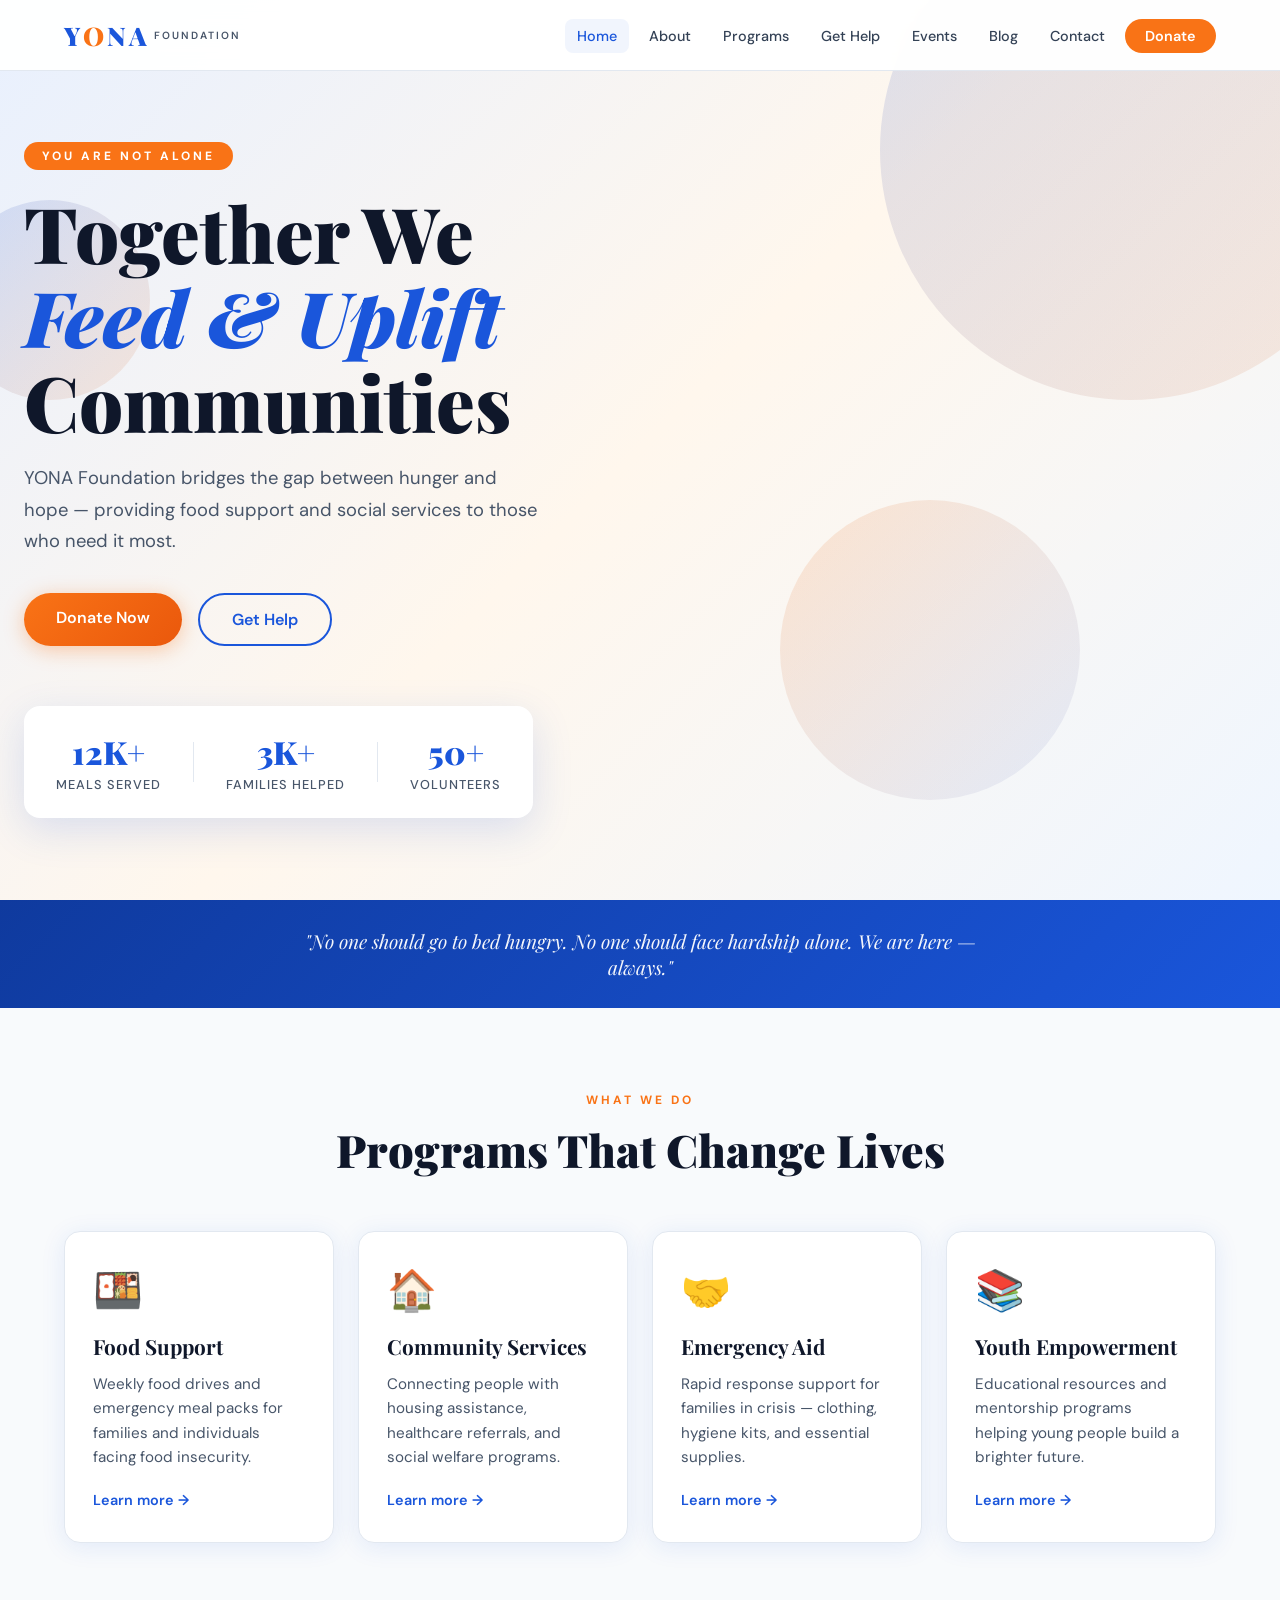
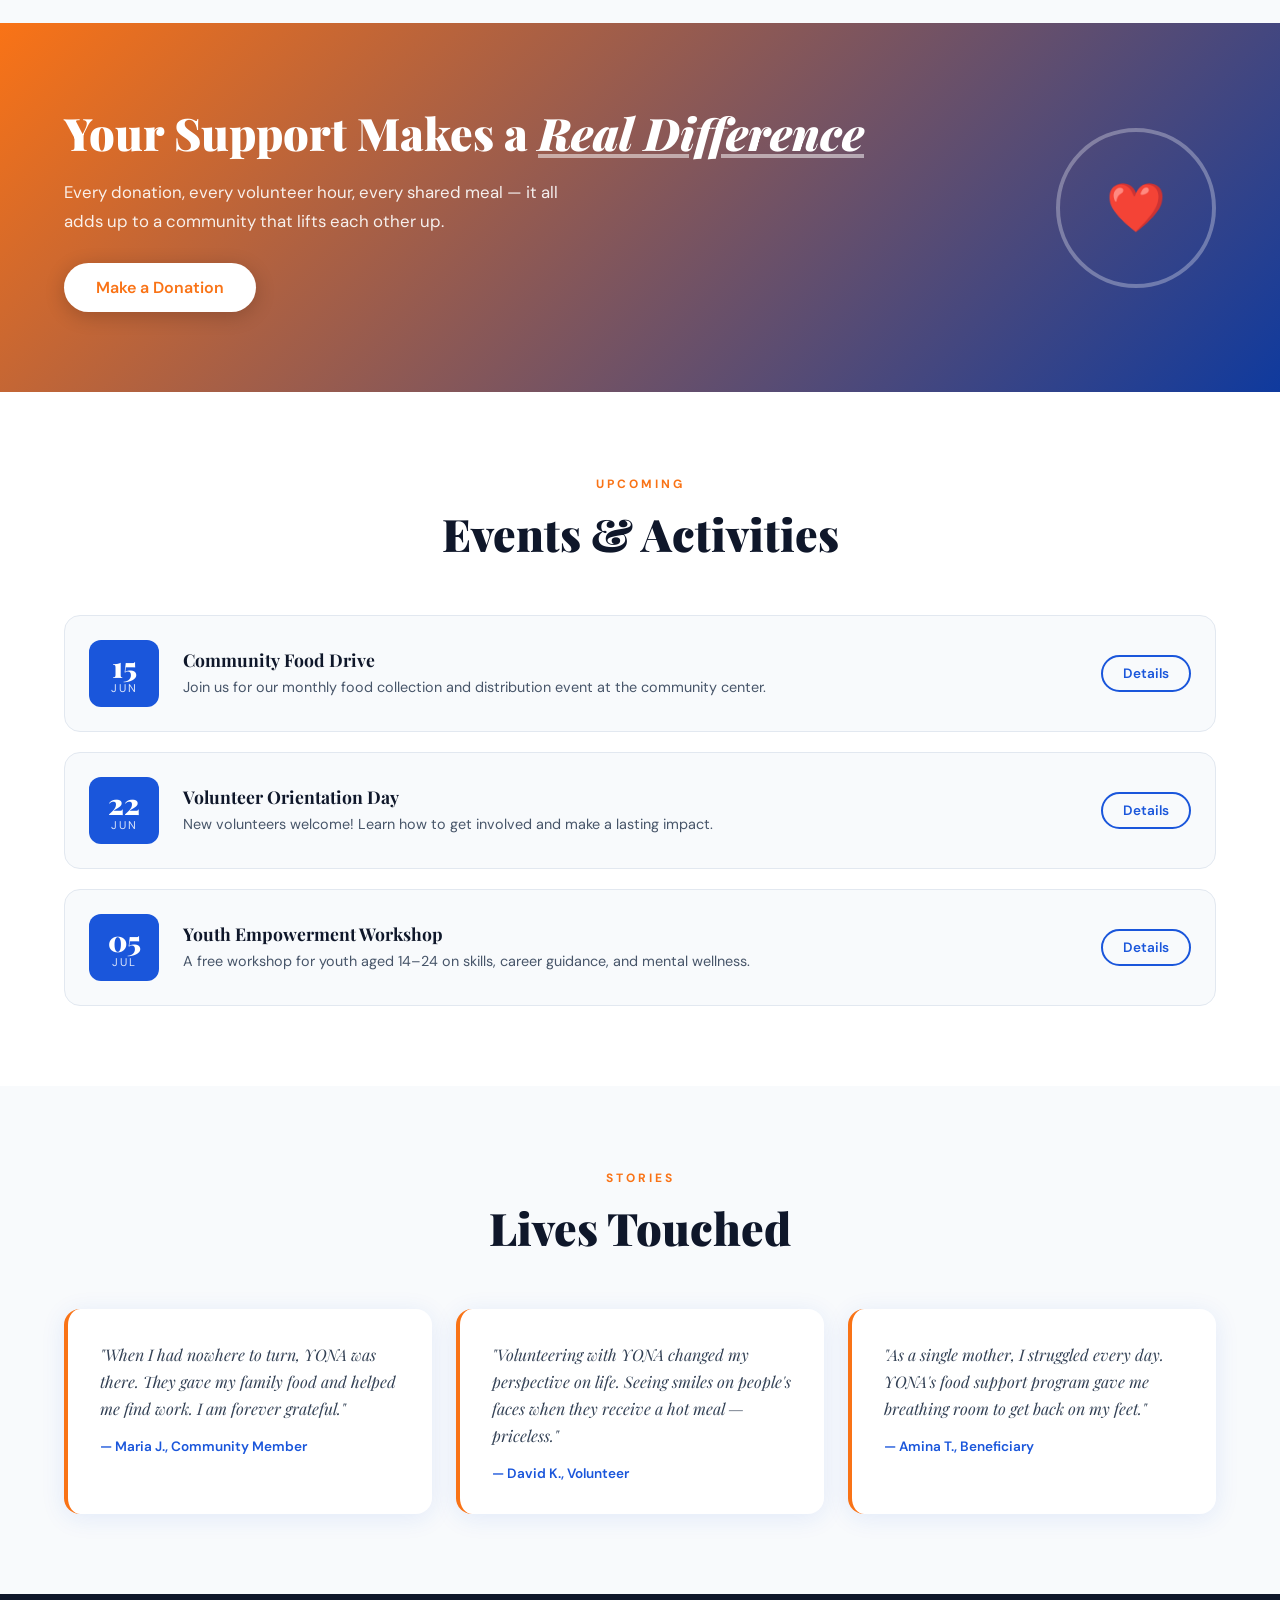
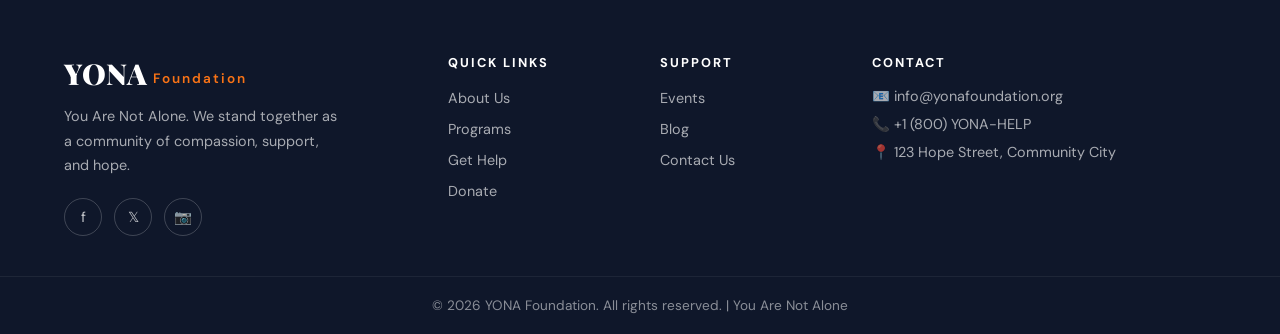
==== index.html @ 6426ecfe "Add files via upload" ====
<!DOCTYPE html>
<html lang="en">
<head>
  <meta charset="UTF-8" />
  <meta name="viewport" content="width=device-width, initial-scale=1.0"/>
  <title>YONA Foundation – You Are Not Alone</title>
  <link rel="stylesheet" href="styles.css"/>
  <link href="https://fonts.googleapis.com/css2?family=Playfair+Display:wght@700;900&family=DM+Sans:wght@300;400;500;600&display=swap" rel="stylesheet"/>
</head>
<body>

<!-- NAV -->
<nav id="navbar">
  <div class="nav-inner">
    <a href="index.html" class="nav-logo">
      <span class="logo-y">Y</span><span class="logo-o">O</span><span class="logo-n">N</span><span class="logo-a">A</span>
      <span class="logo-sub">Foundation</span>
    </a>
    <button class="hamburger" id="hamburger" aria-label="Menu">&#9776;</button>
    <ul class="nav-links" id="navLinks">
      <li><a href="index.html" class="active">Home</a></li>
      <li><a href="about.html">About</a></li>
      <li><a href="programs.html">Programs</a></li>
      <li><a href="gethelp.html">Get Help</a></li>
      <li><a href="events.html">Events</a></li>
      <li><a href="blog.html">Blog</a></li>
      <li><a href="contact.html">Contact</a></li>
      <li><a href="donate.html" class="nav-donate">Donate</a></li>
    </ul>
  </div>
</nav>

<!-- HERO -->
<section class="hero">
  <div class="hero-bg">
    <div class="hero-circle c1"></div>
    <div class="hero-circle c2"></div>
    <div class="hero-circle c3"></div>
  </div>
  <div class="hero-content">
    <span class="hero-eyebrow">You Are Not Alone</span>
    <h1 class="hero-title">Together We <br><em>Feed & Uplift</em><br> Communities</h1>
    <p class="hero-desc">YONA Foundation bridges the gap between hunger and hope — providing food support and social services to those who need it most.</p>
    <div class="hero-cta">
      <a href="donate.html" class="btn-primary">Donate Now</a>
      <a href="gethelp.html" class="btn-ghost">Get Help</a>
    </div>
  </div>
  <div class="hero-stats">
    <div class="stat"><span class="stat-num">12K+</span><span class="stat-label">Meals Served</span></div>
    <div class="stat-divider"></div>
    <div class="stat"><span class="stat-num">3K+</span><span class="stat-label">Families Helped</span></div>
    <div class="stat-divider"></div>
    <div class="stat"><span class="stat-num">50+</span><span class="stat-label">Volunteers</span></div>
  </div>
</section>

<!-- MISSION STRIP -->
<section class="mission-strip">
  <p>"No one should go to bed hungry. No one should face hardship alone. We are here — always."</p>
</section>

<!-- WHAT WE DO -->
<section class="what-we-do section-pad">
  <div class="container">
    <div class="section-header">
      <span class="eyebrow">What We Do</span>
      <h2>Programs That Change Lives</h2>
    </div>
    <div class="cards-grid">
      <div class="card">
        <div class="card-icon">🍱</div>
        <h3>Food Support</h3>
        <p>Weekly food drives and emergency meal packs for families and individuals facing food insecurity.</p>
        <a href="programs.html" class="card-link">Learn more →</a>
      </div>
      <div class="card">
        <div class="card-icon">🏠</div>
        <h3>Community Services</h3>
        <p>Connecting people with housing assistance, healthcare referrals, and social welfare programs.</p>
        <a href="programs.html" class="card-link">Learn more →</a>
      </div>
      <div class="card">
        <div class="card-icon">🤝</div>
        <h3>Emergency Aid</h3>
        <p>Rapid response support for families in crisis — clothing, hygiene kits, and essential supplies.</p>
        <a href="programs.html" class="card-link">Learn more →</a>
      </div>
      <div class="card">
        <div class="card-icon">📚</div>
        <h3>Youth Empowerment</h3>
        <p>Educational resources and mentorship programs helping young people build a brighter future.</p>
        <a href="programs.html" class="card-link">Learn more →</a>
      </div>
    </div>
  </div>
</section>

<!-- IMPACT BANNER -->
<section class="impact-banner">
  <div class="container impact-inner">
    <div class="impact-text">
      <h2>Your Support Makes a <span class="highlight">Real Difference</span></h2>
      <p>Every donation, every volunteer hour, every shared meal — it all adds up to a community that lifts each other up.</p>
      <a href="donate.html" class="btn-primary">Make a Donation</a>
    </div>
    <div class="impact-visual">
      <div class="impact-ring">
        <div class="impact-center">❤️</div>
      </div>
    </div>
  </div>
</section>

<!-- UPCOMING EVENT TEASER -->
<section class="events-teaser section-pad">
  <div class="container">
    <div class="section-header">
      <span class="eyebrow">Upcoming</span>
      <h2>Events & Activities</h2>
    </div>
    <div class="events-list">
      <div class="event-item">
        <div class="event-date"><span class="eday">15</span><span class="emon">Jun</span></div>
        <div class="event-info">
          <h4>Community Food Drive</h4>
          <p>Join us for our monthly food collection and distribution event at the community center.</p>
        </div>
        <a href="events.html" class="btn-ghost-sm">Details</a>
      </div>
      <div class="event-item">
        <div class="event-date"><span class="eday">22</span><span class="emon">Jun</span></div>
        <div class="event-info">
          <h4>Volunteer Orientation Day</h4>
          <p>New volunteers welcome! Learn how to get involved and make a lasting impact.</p>
        </div>
        <a href="events.html" class="btn-ghost-sm">Details</a>
      </div>
      <div class="event-item">
        <div class="event-date"><span class="eday">05</span><span class="emon">Jul</span></div>
        <div class="event-info">
          <h4>Youth Empowerment Workshop</h4>
          <p>A free workshop for youth aged 14–24 on skills, career guidance, and mental wellness.</p>
        </div>
        <a href="events.html" class="btn-ghost-sm">Details</a>
      </div>
    </div>
  </div>
</section>

<!-- TESTIMONIAL -->
<section class="testimonial-section section-pad">
  <div class="container">
    <div class="section-header">
      <span class="eyebrow">Stories</span>
      <h2>Lives Touched</h2>
    </div>
    <div class="testimonials-grid">
      <div class="testimonial-card">
        <p>"When I had nowhere to turn, YONA was there. They gave my family food and helped me find work. I am forever grateful."</p>
        <div class="testi-author">— Maria J., Community Member</div>
      </div>
      <div class="testimonial-card">
        <p>"Volunteering with YONA changed my perspective on life. Seeing smiles on people's faces when they receive a hot meal — priceless."</p>
        <div class="testi-author">— David K., Volunteer</div>
      </div>
      <div class="testimonial-card">
        <p>"As a single mother, I struggled every day. YONA's food support program gave me breathing room to get back on my feet."</p>
        <div class="testi-author">— Amina T., Beneficiary</div>
      </div>
    </div>
  </div>
</section>

<!-- FOOTER -->
<footer>
  <div class="container footer-inner">
    <div class="footer-brand">
      <div class="footer-logo">YONA<span>Foundation</span></div>
      <p>You Are Not Alone. We stand together as a community of compassion, support, and hope.</p>
      <div class="socials">
        <a href="#" aria-label="Facebook">f</a>
        <a href="#" aria-label="Twitter">𝕏</a>
        <a href="#" aria-label="Instagram">📷</a>
      </div>
    </div>
    <div class="footer-links">
      <h5>Quick Links</h5>
      <ul>
        <li><a href="about.html">About Us</a></li>
        <li><a href="programs.html">Programs</a></li>
        <li><a href="gethelp.html">Get Help</a></li>
        <li><a href="donate.html">Donate</a></li>
      </ul>
    </div>
    <div class="footer-links">
      <h5>Support</h5>
      <ul>
        <li><a href="events.html">Events</a></li>
        <li><a href="blog.html">Blog</a></li>
        <li><a href="contact.html">Contact Us</a></li>
      </ul>
    </div>
    <div class="footer-contact">
      <h5>Contact</h5>
      <p>📧 info@yonafoundation.org</p>
      <p>📞 +1 (800) YONA-HELP</p>
      <p>📍 123 Hope Street, Community City</p>
    </div>
  </div>
  <div class="footer-bottom">
    <p>© 2026 YONA Foundation. All rights reserved. | You Are Not Alone</p>
  </div>
</footer>

<script src="main.js"></script>
</body>
</html>
---- styles.css ----
/* === YONA FOUNDATION – styles.css === */
:root {
  --blue: #1a56db;
  --blue-dark: #0f3a9e;
  --blue-light: #4a90e2;
  --orange: #f97316;
  --orange-light: #fb923c;
  --orange-dark: #ea580c;
  --white: #ffffff;
  --gray-50: #f8fafc;
  --gray-100: #f1f5f9;
  --gray-200: #e2e8f0;
  --gray-600: #475569;
  --gray-700: #334155;
  --gray-900: #0f172a;
  --font-display: 'Playfair Display', Georgia, serif;
  --font-body: 'DM Sans', sans-serif;
  --shadow: 0 4px 24px rgba(26,86,219,0.10);
  --shadow-lg: 0 12px 40px rgba(26,86,219,0.15);
  --radius: 16px;
}

*, *::before, *::after { box-sizing: border-box; margin: 0; padding: 0; }
html { scroll-behavior: smooth; }
body { font-family: var(--font-body); color: var(--gray-900); background: var(--white); overflow-x: hidden; }

a { text-decoration: none; color: inherit; }
img { max-width: 100%; display: block; }
ul { list-style: none; }

.container { max-width: 1200px; margin: 0 auto; padding: 0 24px; }
.section-pad { padding: 80px 0; }

/* === NAVBAR === */
#navbar {
  position: fixed; top: 0; left: 0; right: 0; z-index: 999;
  background: rgba(255,255,255,0.95);
  backdrop-filter: blur(12px);
  border-bottom: 1px solid var(--gray-200);
  transition: box-shadow .3s;
}
#navbar.scrolled { box-shadow: var(--shadow); }
.nav-inner {
  max-width: 1200px; margin: 0 auto; padding: 0 24px;
  display: flex; align-items: center; justify-content: space-between;
  height: 70px;
}
.nav-logo {
  display: flex; align-items: baseline; gap: 4px; font-family: var(--font-display);
  font-size: 1.6rem; font-weight: 900; letter-spacing: -1px;
}
.logo-y, .logo-o, .logo-n, .logo-a { color: var(--blue); }
.logo-o { color: var(--orange); }
.logo-sub { font-size: 0.65rem; font-family: var(--font-body); font-weight: 600; color: var(--gray-600); letter-spacing: 2px; text-transform: uppercase; margin-left: 4px; align-self: center; }
.nav-links { display: flex; align-items: center; gap: 8px; }
.nav-links a { font-size: 0.9rem; font-weight: 500; color: var(--gray-700); padding: 8px 12px; border-radius: 8px; transition: all .2s; }
.nav-links a:hover, .nav-links a.active { color: var(--blue); background: rgba(26,86,219,0.06); }
.nav-donate {
  background: var(--orange) !important; color: white !important;
  padding: 8px 20px !important; border-radius: 50px !important; font-weight: 600 !important;
}
.nav-donate:hover { background: var(--orange-dark) !important; transform: translateY(-1px); }
.hamburger { display: none; background: none; border: none; font-size: 1.5rem; cursor: pointer; color: var(--gray-700); }

/* === HERO === */
.hero {
  min-height: 100vh; display: flex; flex-direction: column;
  justify-content: center; padding: 120px 24px 60px;
  position: relative; overflow: hidden;
  background: linear-gradient(135deg, #e8f0fe 0%, #fff7ed 50%, #eff6ff 100%);
}
.hero-bg { position: absolute; inset: 0; pointer-events: none; }
.hero-circle {
  position: absolute; border-radius: 50%;
  background: linear-gradient(135deg, rgba(26,86,219,0.15), rgba(249,115,22,0.12));
  animation: float 8s ease-in-out infinite;
}
.c1 { width: 500px; height: 500px; top: -100px; right: -100px; animation-delay: 0s; }
.c2 { width: 300px; height: 300px; bottom: 100px; right: 200px; animation-delay: 3s; background: linear-gradient(135deg, rgba(249,115,22,0.15), rgba(26,86,219,0.08)); }
.c3 { width: 200px; height: 200px; top: 200px; left: -50px; animation-delay: 6s; }
@keyframes float { 0%,100% { transform: translateY(0) scale(1); } 50% { transform: translateY(-20px) scale(1.05); } }

.hero-content { position: relative; max-width: 700px; animation: fadeUp 0.8s ease both; }
@keyframes fadeUp { from { opacity: 0; transform: translateY(30px); } to { opacity: 1; transform: translateY(0); } }

.hero-eyebrow {
  display: inline-block; background: var(--orange); color: white;
  font-size: 0.75rem; font-weight: 700; letter-spacing: 3px; text-transform: uppercase;
  padding: 6px 18px; border-radius: 50px; margin-bottom: 20px;
}
.hero-title {
  font-family: var(--font-display); font-size: clamp(2.8rem, 6vw, 5rem);
  font-weight: 900; line-height: 1.1; color: var(--gray-900); margin-bottom: 20px;
}
.hero-title em { font-style: italic; color: var(--blue); }
.hero-desc { font-size: 1.15rem; color: var(--gray-600); line-height: 1.7; max-width: 520px; margin-bottom: 36px; }
.hero-cta { display: flex; gap: 16px; flex-wrap: wrap; margin-bottom: 60px; }

.btn-primary {
  background: linear-gradient(135deg, var(--orange), var(--orange-dark));
  color: white; font-weight: 600; padding: 14px 32px; border-radius: 50px;
  font-size: 1rem; transition: all .3s; box-shadow: 0 4px 20px rgba(249,115,22,0.35);
  display: inline-block;
}
.btn-primary:hover { transform: translateY(-2px); box-shadow: 0 8px 30px rgba(249,115,22,0.45); }
.btn-ghost {
  background: transparent; color: var(--blue); border: 2px solid var(--blue);
  font-weight: 600; padding: 14px 32px; border-radius: 50px; font-size: 1rem;
  transition: all .3s; display: inline-block;
}
.btn-ghost:hover { background: var(--blue); color: white; transform: translateY(-2px); }
.btn-ghost-sm {
  background: transparent; color: var(--blue); border: 2px solid var(--blue);
  font-weight: 600; padding: 8px 20px; border-radius: 50px; font-size: 0.85rem;
  transition: all .3s; white-space: nowrap; display: inline-block;
}
.btn-ghost-sm:hover { background: var(--blue); color: white; }

.hero-stats {
  display: flex; align-items: center; gap: 32px; position: relative;
  background: white; border-radius: var(--radius); padding: 24px 32px;
  box-shadow: var(--shadow-lg); width: fit-content;
}
.stat { text-align: center; }
.stat-num { display: block; font-family: var(--font-display); font-size: 2rem; font-weight: 900; color: var(--blue); }
.stat-label { font-size: 0.8rem; color: var(--gray-600); font-weight: 500; text-transform: uppercase; letter-spacing: 1px; }
.stat-divider { width: 1px; height: 40px; background: var(--gray-200); }

/* === MISSION STRIP === */
.mission-strip {
  background: linear-gradient(135deg, var(--blue-dark), var(--blue));
  color: white; text-align: center; padding: 28px 24px;
}
.mission-strip p { font-family: var(--font-display); font-style: italic; font-size: 1.2rem; max-width: 700px; margin: 0 auto; opacity: 0.95; }

/* === SECTION HEADERS === */
.section-header { text-align: center; margin-bottom: 52px; }
.eyebrow {
  display: inline-block; color: var(--orange); font-weight: 700;
  font-size: 0.75rem; letter-spacing: 3px; text-transform: uppercase; margin-bottom: 12px;
}
.section-header h2 { font-family: var(--font-display); font-size: clamp(1.8rem, 3.5vw, 2.8rem); font-weight: 900; color: var(--gray-900); }

/* === CARDS === */
.what-we-do { background: var(--gray-50); }
.cards-grid { display: grid; grid-template-columns: repeat(auto-fit, minmax(250px, 1fr)); gap: 24px; }
.card {
  background: white; border-radius: var(--radius); padding: 32px 28px;
  box-shadow: var(--shadow); transition: all .3s; border: 1px solid var(--gray-200);
}
.card:hover { transform: translateY(-6px); box-shadow: var(--shadow-lg); border-color: var(--blue-light); }
.card-icon { font-size: 2.5rem; margin-bottom: 16px; }
.card h3 { font-family: var(--font-display); font-size: 1.3rem; margin-bottom: 12px; color: var(--gray-900); }
.card p { color: var(--gray-600); line-height: 1.6; font-size: 0.95rem; margin-bottom: 20px; }
.card-link { color: var(--blue); font-weight: 600; font-size: 0.9rem; transition: gap .2s; }
.card-link:hover { color: var(--orange); }

/* === IMPACT BANNER === */
.impact-banner {
  background: linear-gradient(135deg, var(--orange), var(--blue-dark));
  color: white; padding: 80px 24px;
}
.impact-inner { display: grid; grid-template-columns: 1fr auto; gap: 60px; align-items: center; }
.impact-text h2 { font-family: var(--font-display); font-size: clamp(1.8rem,3.5vw,2.8rem); font-weight: 900; margin-bottom: 16px; }
.impact-text p { opacity: 0.9; line-height: 1.7; margin-bottom: 28px; max-width: 500px; font-size: 1.05rem; }
.highlight { font-style: italic; text-decoration: underline; text-decoration-color: rgba(255,255,255,0.5); }
.impact-banner .btn-primary { background: white; color: var(--orange); box-shadow: 0 4px 20px rgba(0,0,0,0.2); }
.impact-banner .btn-primary:hover { background: var(--gray-100); }
.impact-visual { display: flex; align-items: center; justify-content: center; }
.impact-ring {
  width: 160px; height: 160px; border-radius: 50%;
  border: 4px solid rgba(255,255,255,0.3);
  display: flex; align-items: center; justify-content: center;
  animation: pulse 2s ease-in-out infinite;
}
@keyframes pulse { 0%,100%{box-shadow:0 0 0 0 rgba(255,255,255,0.3);} 50%{box-shadow:0 0 0 20px rgba(255,255,255,0);} }
.impact-center { font-size: 3rem; }

/* === EVENTS TEASER === */
.events-list { display: flex; flex-direction: column; gap: 20px; }
.event-item {
  display: flex; align-items: center; gap: 24px; padding: 24px;
  background: var(--gray-50); border-radius: var(--radius);
  border: 1px solid var(--gray-200); transition: all .3s;
}
.event-item:hover { box-shadow: var(--shadow); background: white; }
.event-date {
  min-width: 70px; text-align: center; background: var(--blue);
  color: white; border-radius: 12px; padding: 12px 8px;
}
.eday { display: block; font-family: var(--font-display); font-size: 1.8rem; font-weight: 900; line-height: 1; }
.emon { display: block; font-size: 0.7rem; text-transform: uppercase; letter-spacing: 2px; opacity: 0.85; }
.event-info { flex: 1; }
.event-info h4 { font-family: var(--font-display); font-size: 1.1rem; font-weight: 700; margin-bottom: 6px; }
.event-info p { color: var(--gray-600); font-size: 0.9rem; line-height: 1.5; }

/* === TESTIMONIALS === */
.testimonial-section { background: var(--gray-50); }
.testimonials-grid { display: grid; grid-template-columns: repeat(auto-fit, minmax(280px, 1fr)); gap: 24px; }
.testimonial-card {
  background: white; border-radius: var(--radius); padding: 32px;
  border-left: 4px solid var(--orange); box-shadow: var(--shadow);
}
.testimonial-card p { font-family: var(--font-display); font-style: italic; font-size: 1rem; line-height: 1.7; color: var(--gray-700); margin-bottom: 16px; }
.testi-author { font-size: 0.85rem; font-weight: 600; color: var(--blue); }

/* === PAGE HERO (inner pages) === */
.page-hero {
  background: linear-gradient(135deg, var(--blue-dark) 0%, var(--blue) 60%, #1a78d4 100%);
  color: white; padding: 140px 24px 80px; text-align: center;
}
.page-hero .eyebrow { color: var(--orange-light); }
.page-hero h1 { font-family: var(--font-display); font-size: clamp(2rem,5vw,3.5rem); font-weight: 900; margin-bottom: 16px; }
.page-hero p { font-size: 1.1rem; opacity: 0.9; max-width: 600px; margin: 0 auto; line-height: 1.7; }

/* === ABOUT PAGE === */
.about-grid { display: grid; grid-template-columns: 1fr 1fr; gap: 60px; align-items: center; }
.about-visual {
  background: linear-gradient(135deg, var(--blue), var(--orange));
  border-radius: 24px; height: 400px; display: flex; align-items: center; justify-content: center;
  font-size: 8rem;
}
.about-text h2 { font-family: var(--font-display); font-size: 2rem; font-weight: 900; margin-bottom: 16px; }
.about-text p { color: var(--gray-600); line-height: 1.8; margin-bottom: 16px; }
.values-grid { display: grid; grid-template-columns: 1fr 1fr; gap: 16px; margin-top: 32px; }
.value-item { background: var(--gray-50); border-radius: 12px; padding: 20px; border-top: 3px solid var(--orange); }
.value-item h4 { font-weight: 700; margin-bottom: 6px; color: var(--blue); }
.value-item p { font-size: 0.85rem; color: var(--gray-600); margin: 0; }
.team-grid { display: grid; grid-template-columns: repeat(auto-fit, minmax(220px,1fr)); gap: 24px; }
.team-card { text-align: center; background: white; border-radius: var(--radius); padding: 32px 20px; box-shadow: var(--shadow); }
.team-avatar { width: 80px; height: 80px; border-radius: 50%; background: linear-gradient(135deg,var(--blue),var(--orange)); display: flex; align-items: center; justify-content: center; font-size: 2rem; margin: 0 auto 16px; }
.team-card h4 { font-family: var(--font-display); font-size: 1.1rem; font-weight: 700; margin-bottom: 4px; }
.team-card span { font-size: 0.85rem; color: var(--orange); font-weight: 600; }

/* === PROGRAMS PAGE === */
.program-block {
  display: grid; grid-template-columns: 1fr 1fr; gap: 60px; align-items: center;
  margin-bottom: 60px; padding-bottom: 60px; border-bottom: 1px solid var(--gray-200);
}
.program-block:last-child { border-bottom: none; }
.program-block.reverse { direction: rtl; }
.program-block.reverse > * { direction: ltr; }
.program-icon-box {
  background: linear-gradient(135deg, #e8f0fe, #fff7ed);
  border-radius: 24px; height: 300px; display: flex; align-items: center;
  justify-content: center; font-size: 6rem; border: 2px solid var(--gray-200);
}
.program-info h3 { font-family: var(--font-display); font-size: 1.8rem; font-weight: 900; margin-bottom: 16px; color: var(--blue); }
.program-info p { color: var(--gray-600); line-height: 1.8; margin-bottom: 20px; }
.program-info ul { padding-left: 0; }
.program-info ul li { padding: 6px 0; color: var(--gray-600); font-size: 0.95rem; padding-left: 20px; position: relative; }
.program-info ul li::before { content: "✓"; position: absolute; left: 0; color: var(--orange); font-weight: 700; }

/* === GET HELP PAGE === */
.help-intro { background: var(--gray-50); padding: 60px 24px; text-align: center; }
.help-intro p { font-size: 1.1rem; color: var(--gray-600); max-width: 600px; margin: 0 auto; }
.help-cards { display: grid; grid-template-columns: repeat(auto-fit, minmax(280px,1fr)); gap: 24px; }
.help-card {
  background: white; border-radius: var(--radius); padding: 36px 28px;
  box-shadow: var(--shadow); border-top: 4px solid var(--blue); text-align: center;
}
.help-card .help-icon { font-size: 3rem; margin-bottom: 20px; }
.help-card h3 { font-family: var(--font-display); font-size: 1.3rem; font-weight: 700; margin-bottom: 12px; }
.help-card p { color: var(--gray-600); line-height: 1.6; margin-bottom: 20px; font-size: 0.95rem; }
.hotline-box {
  background: linear-gradient(135deg, var(--blue-dark), var(--blue));
  color: white; border-radius: var(--radius); padding: 40px; text-align: center; margin-top: 40px;
}
.hotline-box h3 { font-family: var(--font-display); font-size: 1.5rem; margin-bottom: 12px; }
.hotline-box .phone { font-size: 2.5rem; font-family: var(--font-display); font-weight: 900; color: var(--orange-light); }
.hotline-box p { opacity: 0.9; margin-top: 8px; }

/* === DONATE PAGE === */
.donate-section { background: var(--gray-50); padding: 80px 24px; }
.donate-grid { display: grid; grid-template-columns: 1fr 1fr; gap: 60px; align-items: start; }
.donate-amounts { display: grid; grid-template-columns: 1fr 1fr; gap: 16px; margin-bottom: 24px; }
.amount-btn {
  border: 2px solid var(--gray-200); background: white; border-radius: 12px; padding: 16px;
  cursor: pointer; transition: all .3s; text-align: center; font-family: var(--font-body);
}
.amount-btn:hover, .amount-btn.active { border-color: var(--orange); background: #fff7ed; color: var(--orange); }
.amount-btn .amount { display: block; font-size: 1.5rem; font-weight: 900; font-family: var(--font-display); color: var(--blue); }
.amount-btn.active .amount { color: var(--orange); }
.amount-btn small { color: var(--gray-600); font-size: 0.8rem; }
.donate-form-group { margin-bottom: 20px; }
.donate-form-group label { display: block; font-weight: 600; margin-bottom: 8px; color: var(--gray-700); font-size: 0.9rem; }
.donate-form-group input {
  width: 100%; padding: 12px 16px; border: 2px solid var(--gray-200); border-radius: 10px;
  font-size: 1rem; font-family: var(--font-body); transition: border-color .2s;
}
.donate-form-group input:focus { outline: none; border-color: var(--blue); }
.donate-info { }
.donate-info h3 { font-family: var(--font-display); font-size: 1.5rem; font-weight: 700; margin-bottom: 16px; }
.donate-info p { color: var(--gray-600); line-height: 1.8; margin-bottom: 16px; }
.impact-list { margin-top: 24px; }
.impact-item { display: flex; gap: 16px; align-items: flex-start; padding: 16px 0; border-bottom: 1px solid var(--gray-200); }
.impact-item:last-child { border-bottom: none; }
.impact-icon { font-size: 1.8rem; }
.impact-item h5 { font-weight: 700; margin-bottom: 4px; color: var(--blue); }
.impact-item p { font-size: 0.85rem; color: var(--gray-600); margin: 0; }

/* === CONTACT PAGE === */
.contact-grid { display: grid; grid-template-columns: 1fr 1fr; gap: 60px; }
.contact-form-group { margin-bottom: 20px; }
.contact-form-group label { display: block; font-weight: 600; margin-bottom: 8px; color: var(--gray-700); font-size: 0.9rem; }
.contact-form-group input, .contact-form-group textarea, .contact-form-group select {
  width: 100%; padding: 12px 16px; border: 2px solid var(--gray-200); border-radius: 10px;
  font-size: 1rem; font-family: var(--font-body); transition: border-color .2s;
}
.contact-form-group input:focus, .contact-form-group textarea:focus, .contact-form-group select:focus { outline: none; border-color: var(--blue); }
.contact-form-group textarea { resize: vertical; min-height: 130px; }
.contact-info-cards { display: flex; flex-direction: column; gap: 20px; }
.contact-info-card {
  display: flex; gap: 20px; align-items: flex-start;
  background: var(--gray-50); border-radius: 14px; padding: 24px;
}
.contact-icon { font-size: 2rem; }
.contact-info-card h4 { font-weight: 700; margin-bottom: 4px; color: var(--blue); }
.contact-info-card p { color: var(--gray-600); font-size: 0.9rem; line-height: 1.6; margin: 0; }

/* === EVENTS PAGE === */
.events-grid { display: grid; grid-template-columns: repeat(auto-fit, minmax(320px,1fr)); gap: 24px; }
.full-event-card {
  background: white; border-radius: var(--radius); overflow: hidden; box-shadow: var(--shadow);
  border: 1px solid var(--gray-200); transition: all .3s;
}
.full-event-card:hover { transform: translateY(-4px); box-shadow: var(--shadow-lg); }
.event-card-header {
  background: linear-gradient(135deg, var(--blue), var(--blue-light));
  color: white; padding: 24px; display: flex; justify-content: space-between; align-items: flex-start;
}
.event-card-header h3 { font-family: var(--font-display); font-size: 1.2rem; font-weight: 700; }
.event-badge { background: var(--orange); color: white; padding: 4px 12px; border-radius: 50px; font-size: 0.75rem; font-weight: 700; }
.event-card-body { padding: 24px; }
.event-meta { display: flex; gap: 16px; margin-bottom: 12px; flex-wrap: wrap; }
.event-meta span { font-size: 0.85rem; color: var(--gray-600); }
.event-card-body p { color: var(--gray-600); line-height: 1.6; margin-bottom: 20px; }

/* === BLOG PAGE === */
.blog-grid { display: grid; grid-template-columns: repeat(auto-fit, minmax(320px,1fr)); gap: 28px; }
.blog-card {
  background: white; border-radius: var(--radius); overflow: hidden;
  box-shadow: var(--shadow); border: 1px solid var(--gray-200); transition: all .3s;
}
.blog-card:hover { transform: translateY(-4px); box-shadow: var(--shadow-lg); }
.blog-img {
  height: 180px; display: flex; align-items: center; justify-content: center;
  font-size: 4rem;
}
.blog-img.bg1 { background: linear-gradient(135deg, #dbeafe, #bfdbfe); }
.blog-img.bg2 { background: linear-gradient(135deg, #fef3c7, #fde68a); }
.blog-img.bg3 { background: linear-gradient(135deg, #d1fae5, #a7f3d0); }
.blog-img.bg4 { background: linear-gradient(135deg, #ffe4e6, #fecdd3); }
.blog-body { padding: 24px; }
.blog-tag { display: inline-block; background: #e8f0fe; color: var(--blue); font-size: 0.75rem; font-weight: 700; padding: 4px 12px; border-radius: 50px; margin-bottom: 12px; }
.blog-body h3 { font-family: var(--font-display); font-size: 1.15rem; font-weight: 700; margin-bottom: 10px; line-height: 1.4; }
.blog-body p { color: var(--gray-600); font-size: 0.9rem; line-height: 1.6; margin-bottom: 16px; }
.blog-footer { display: flex; justify-content: space-between; align-items: center; }
.blog-date { font-size: 0.8rem; color: var(--gray-600); }
.read-more { color: var(--blue); font-weight: 600; font-size: 0.85rem; }
.read-more:hover { color: var(--orange); }

/* === FOOTER === */
footer { background: var(--gray-900); color: rgba(255,255,255,0.85); padding: 60px 0 0; }
.footer-inner { display: grid; grid-template-columns: 2fr 1fr 1fr 2fr; gap: 40px; padding: 0 24px 40px; max-width: 1200px; margin: 0 auto; }
.footer-logo { font-family: var(--font-display); font-size: 1.8rem; font-weight: 900; color: white; margin-bottom: 12px; }
.footer-logo span { color: var(--orange); margin-left: 6px; font-size: 0.85rem; font-family: var(--font-body); font-weight: 600; letter-spacing: 2px; vertical-align: middle; }
.footer-brand p { font-size: 0.9rem; line-height: 1.7; opacity: 0.75; max-width: 280px; margin-bottom: 20px; }
.socials { display: flex; gap: 12px; }
.socials a {
  width: 38px; height: 38px; border-radius: 50%; border: 1px solid rgba(255,255,255,0.2);
  display: flex; align-items: center; justify-content: center; font-size: 0.9rem;
  transition: all .2s; color: rgba(255,255,255,0.75);
}
.socials a:hover { background: var(--orange); border-color: var(--orange); color: white; }
.footer-links h5 { color: white; font-weight: 700; margin-bottom: 16px; text-transform: uppercase; font-size: 0.8rem; letter-spacing: 2px; }
.footer-links ul li { margin-bottom: 10px; }
.footer-links ul li a { opacity: 0.75; font-size: 0.9rem; transition: opacity .2s; }
.footer-links ul li a:hover { opacity: 1; color: var(--orange-light); }
.footer-contact h5 { color: white; font-weight: 700; margin-bottom: 16px; text-transform: uppercase; font-size: 0.8rem; letter-spacing: 2px; }
.footer-contact p { font-size: 0.9rem; opacity: 0.75; margin-bottom: 10px; }
.footer-bottom { border-top: 1px solid rgba(255,255,255,0.1); text-align: center; padding: 20px 24px; font-size: 0.85rem; opacity: 0.6; }

/* === RESPONSIVE === */
@media (max-width: 768px) {
  .hamburger { display: block; }
  .nav-links { display: none; flex-direction: column; position: absolute; top: 70px; left: 0; right: 0; background: white; padding: 20px; border-bottom: 1px solid var(--gray-200); box-shadow: var(--shadow); gap: 4px; }
  .nav-links.open { display: flex; }
  .nav-links a { padding: 12px 16px; border-radius: 8px; }
  .hero-stats { flex-direction: column; gap: 16px; }
  .stat-divider { width: 60px; height: 1px; }
  .impact-inner { grid-template-columns: 1fr; }
  .impact-visual { display: none; }
  .about-grid, .program-block, .donate-grid, .contact-grid { grid-template-columns: 1fr; }
  .program-block.reverse { direction: ltr; }
  .footer-inner { grid-template-columns: 1fr 1fr; }
  .hero-cta { flex-direction: column; }
  .btn-primary, .btn-ghost { text-align: center; }
}
@media (max-width: 480px) {
  .footer-inner { grid-template-columns: 1fr; }
  .hero-stats { width: 100%; }
  .donate-amounts { grid-template-columns: 1fr 1fr; }
}
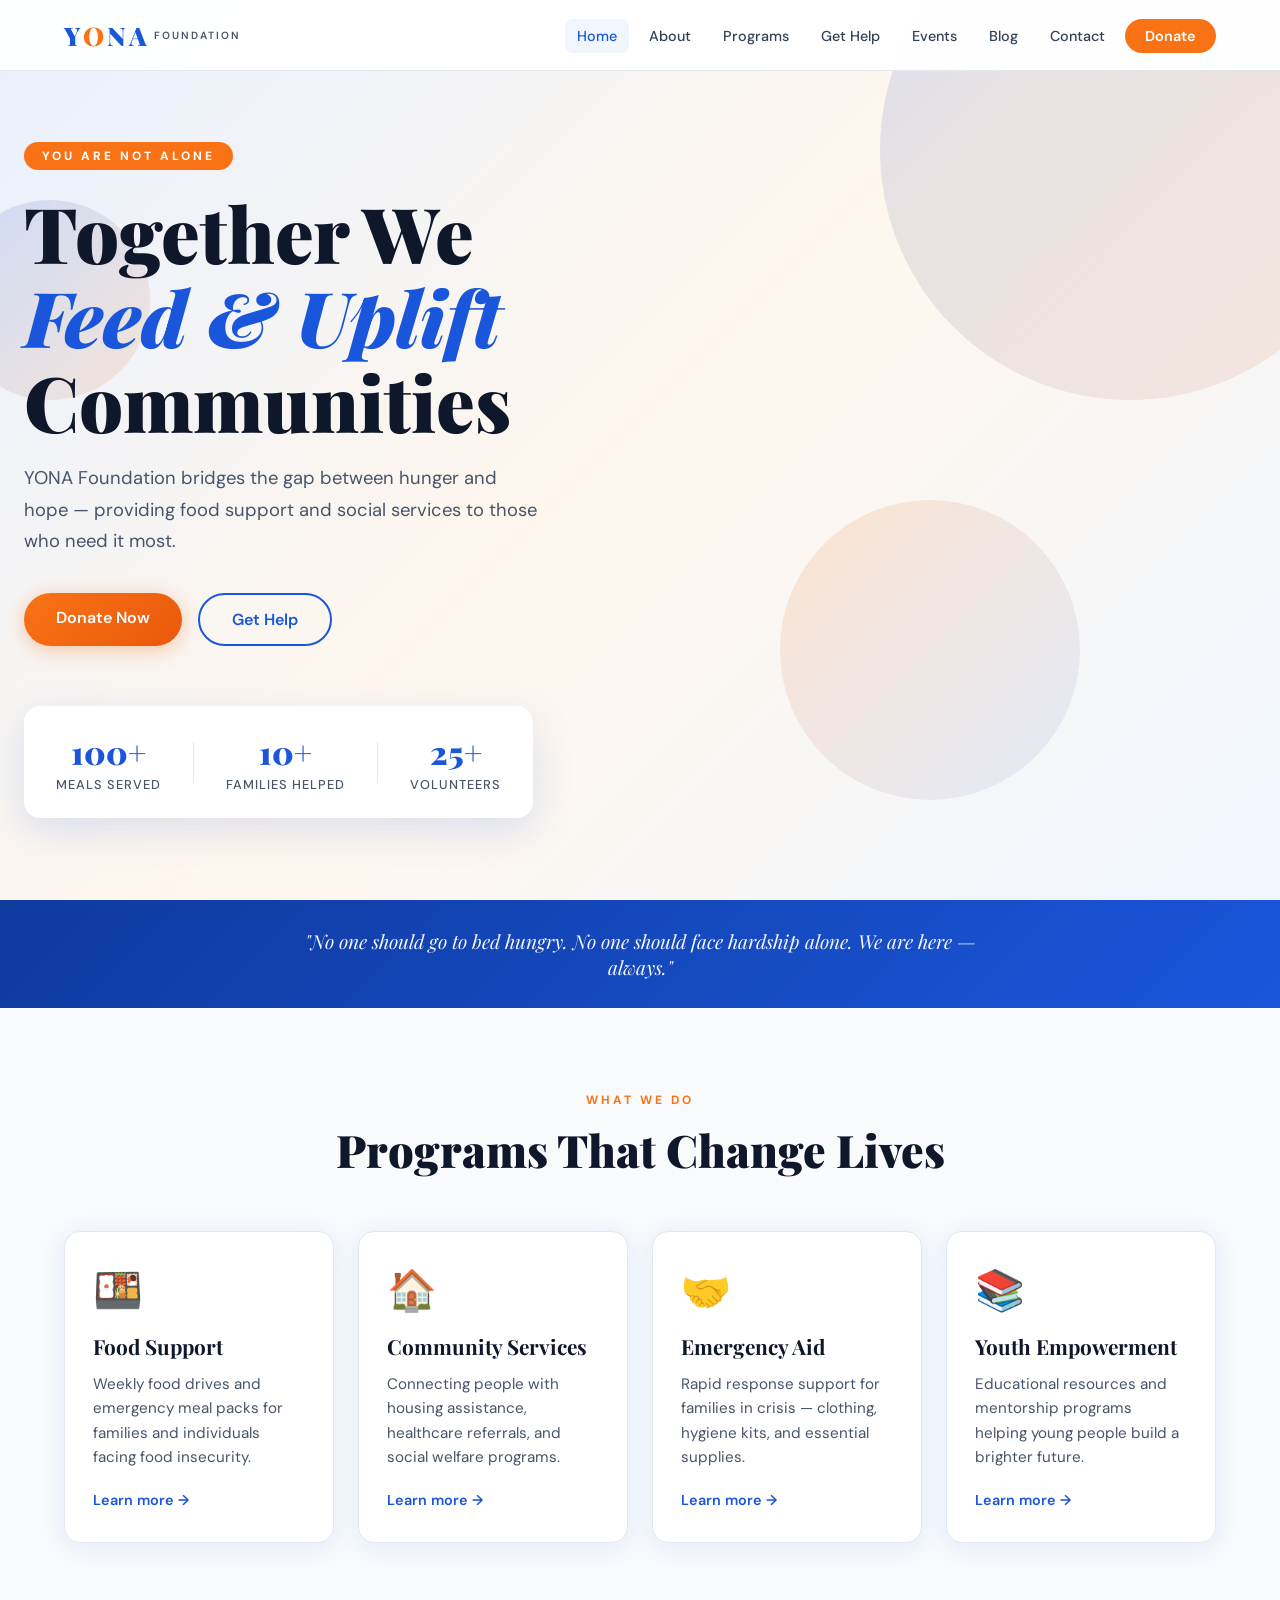
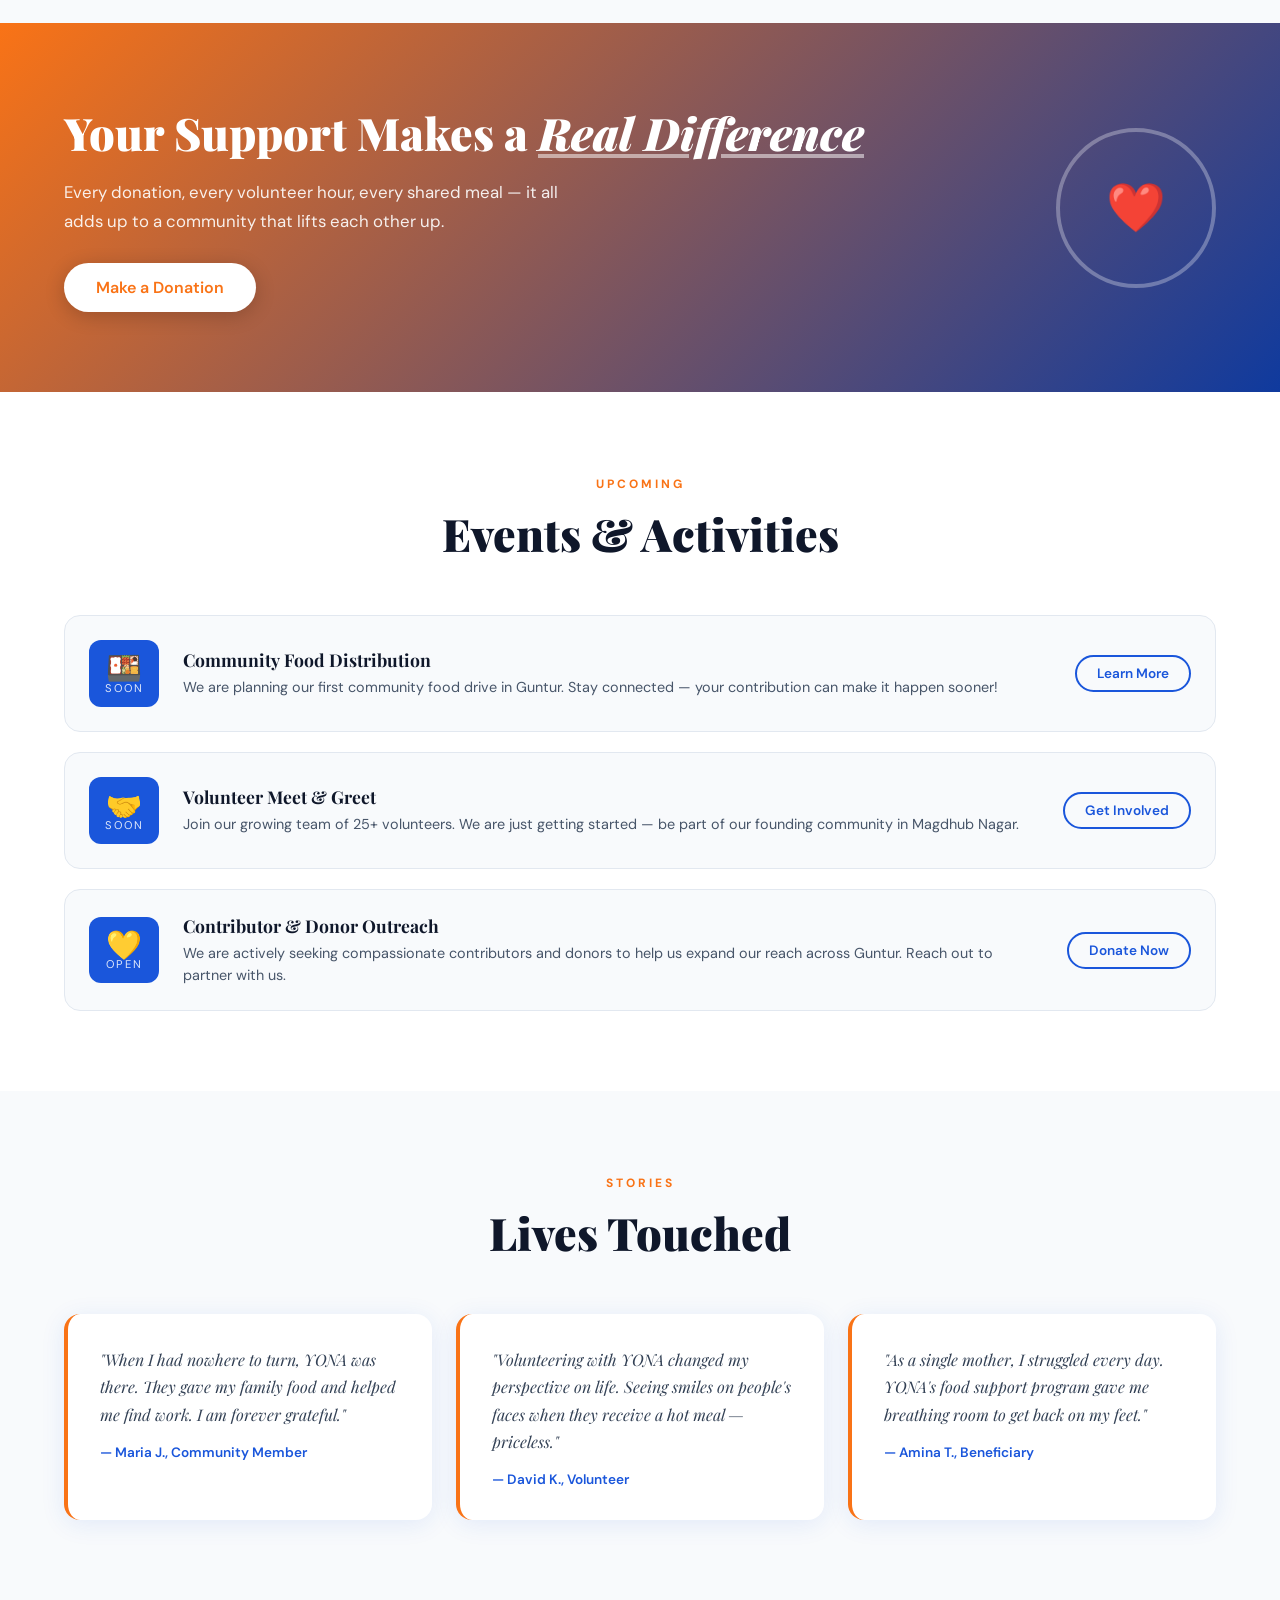
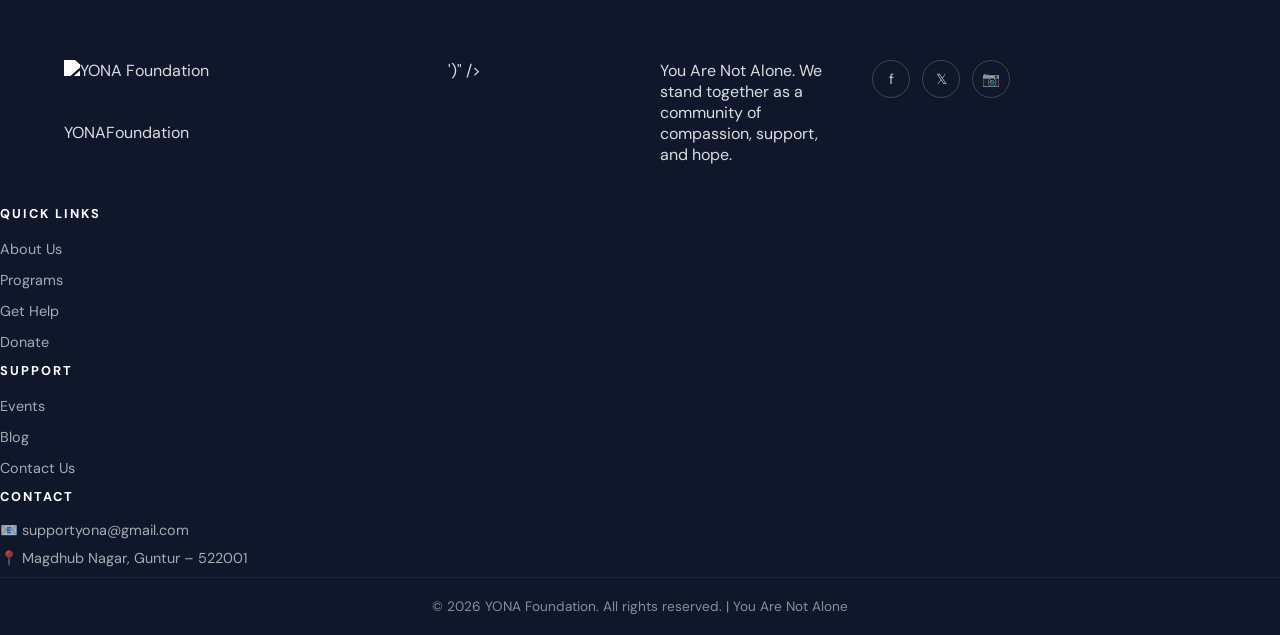
==== commit 6806c6c0: "Add files via upload" ====
--- a/index.html
+++ b/index.html
@@ -13,8 +13,11 @@
 <nav id="navbar">
   <div class="nav-inner">
     <a href="index.html" class="nav-logo">
-      <span class="logo-y">Y</span><span class="logo-o">O</span><span class="logo-n">N</span><span class="logo-a">A</span>
-      <span class="logo-sub">Foundation</span>
+      <img src="logo-full.png" alt="YONA Foundation" class="nav-logo-img" onerror="this.style.display='none';this.nextElementSibling.style.display='flex'"/>
+      <span class="nav-logo-text" style="display:none">
+        <span class="logo-y">Y</span><span class="logo-o">O</span><span class="logo-n">N</span><span class="logo-a">A</span>
+        <span class="logo-sub">Foundation</span>
+      </span>
     </a>
     <button class="hamburger" id="hamburger" aria-label="Menu">&#9776;</button>
     <ul class="nav-links" id="navLinks">
@@ -47,11 +50,11 @@
     </div>
   </div>
   <div class="hero-stats">
-    <div class="stat"><span class="stat-num">12K+</span><span class="stat-label">Meals Served</span></div>
+    <div class="stat"><span class="stat-num">100+</span><span class="stat-label">Meals Served</span></div>
     <div class="stat-divider"></div>
-    <div class="stat"><span class="stat-num">3K+</span><span class="stat-label">Families Helped</span></div>
+    <div class="stat"><span class="stat-num">10+</span><span class="stat-label">Families Helped</span></div>
     <div class="stat-divider"></div>
-    <div class="stat"><span class="stat-num">50+</span><span class="stat-label">Volunteers</span></div>
+    <div class="stat"><span class="stat-num">25+</span><span class="stat-label">Volunteers</span></div>
   </div>
 </section>
 
@@ -121,28 +124,28 @@
     </div>
     <div class="events-list">
       <div class="event-item">
-        <div class="event-date"><span class="eday">15</span><span class="emon">Jun</span></div>
+        <div class="event-date"><span class="eday">🍱</span><span class="emon">Soon</span></div>
         <div class="event-info">
-          <h4>Community Food Drive</h4>
-          <p>Join us for our monthly food collection and distribution event at the community center.</p>
+          <h4>Community Food Distribution</h4>
+          <p>We are planning our first community food drive in Guntur. Stay connected — your contribution can make it happen sooner!</p>
         </div>
-        <a href="events.html" class="btn-ghost-sm">Details</a>
+        <a href="events.html" class="btn-ghost-sm">Learn More</a>
       </div>
       <div class="event-item">
-        <div class="event-date"><span class="eday">22</span><span class="emon">Jun</span></div>
+        <div class="event-date"><span class="eday">🤝</span><span class="emon">Soon</span></div>
         <div class="event-info">
-          <h4>Volunteer Orientation Day</h4>
-          <p>New volunteers welcome! Learn how to get involved and make a lasting impact.</p>
+          <h4>Volunteer Meet & Greet</h4>
+          <p>Join our growing team of 25+ volunteers. We are just getting started — be part of our founding community in Magdhub Nagar.</p>
         </div>
-        <a href="events.html" class="btn-ghost-sm">Details</a>
+        <a href="events.html" class="btn-ghost-sm">Get Involved</a>
       </div>
       <div class="event-item">
-        <div class="event-date"><span class="eday">05</span><span class="emon">Jul</span></div>
+        <div class="event-date"><span class="eday">💛</span><span class="emon">Open</span></div>
         <div class="event-info">
-          <h4>Youth Empowerment Workshop</h4>
-          <p>A free workshop for youth aged 14–24 on skills, career guidance, and mental wellness.</p>
+          <h4>Contributor & Donor Outreach</h4>
+          <p>We are actively seeking compassionate contributors and donors to help us expand our reach across Guntur. Reach out to partner with us.</p>
         </div>
-        <a href="events.html" class="btn-ghost-sm">Details</a>
+        <a href="donate.html" class="btn-ghost-sm">Donate Now</a>
       </div>
     </div>
   </div>
@@ -176,7 +179,7 @@
 <footer>
   <div class="container footer-inner">
     <div class="footer-brand">
-      <div class="footer-logo">YONA<span>Foundation</span></div>
+      <img src="logo-full.png" alt="YONA Foundation" class="footer-logo-img" onerror="this.style.display='none';this.insertAdjacentHTML('afterend','<div class=\"footer-logo\">YONA<span>Foundation</span></div>')" />
       <p>You Are Not Alone. We stand together as a community of compassion, support, and hope.</p>
       <div class="socials">
         <a href="#" aria-label="Facebook">f</a>
@@ -201,11 +204,9 @@
         <li><a href="contact.html">Contact Us</a></li>
       </ul>
     </div>
-    <div class="footer-contact">
-      <h5>Contact</h5>
-      <p>📧 info@yonafoundation.org</p>
-      <p>📞 +1 (800) YONA-HELP</p>
-      <p>📍 123 Hope Street, Community City</p>
+    <div class="footer-contact"><h5>Contact</h5>
+      <p>📧 <a href="mailto:supportyona@gmail.com" style="color:inherit">supportyona@gmail.com</a></p>
+      <p>📍 Magdhub Nagar, Guntur – 522001</p>
     </div>
   </div>
   <div class="footer-bottom">
--- a/styles.css
+++ b/styles.css
@@ -402,3 +402,26 @@
   .hero-stats { width: 100%; }
   .donate-amounts { grid-template-columns: 1fr 1fr; }
 }
+
+/* === LOGO IMAGE === */
+.nav-logo-img {
+  height: 48px;
+  width: auto;
+  display: block;
+  object-fit: contain;
+}
+.nav-logo-text {
+  display: flex;
+  align-items: baseline;
+  gap: 4px;
+  font-family: var(--font-display);
+  font-size: 1.6rem;
+  font-weight: 900;
+  letter-spacing: -1px;
+}
+.footer-logo-img {
+  height: 50px;
+  width: auto;
+  filter: brightness(0) invert(1);
+  margin-bottom: 12px;
+}
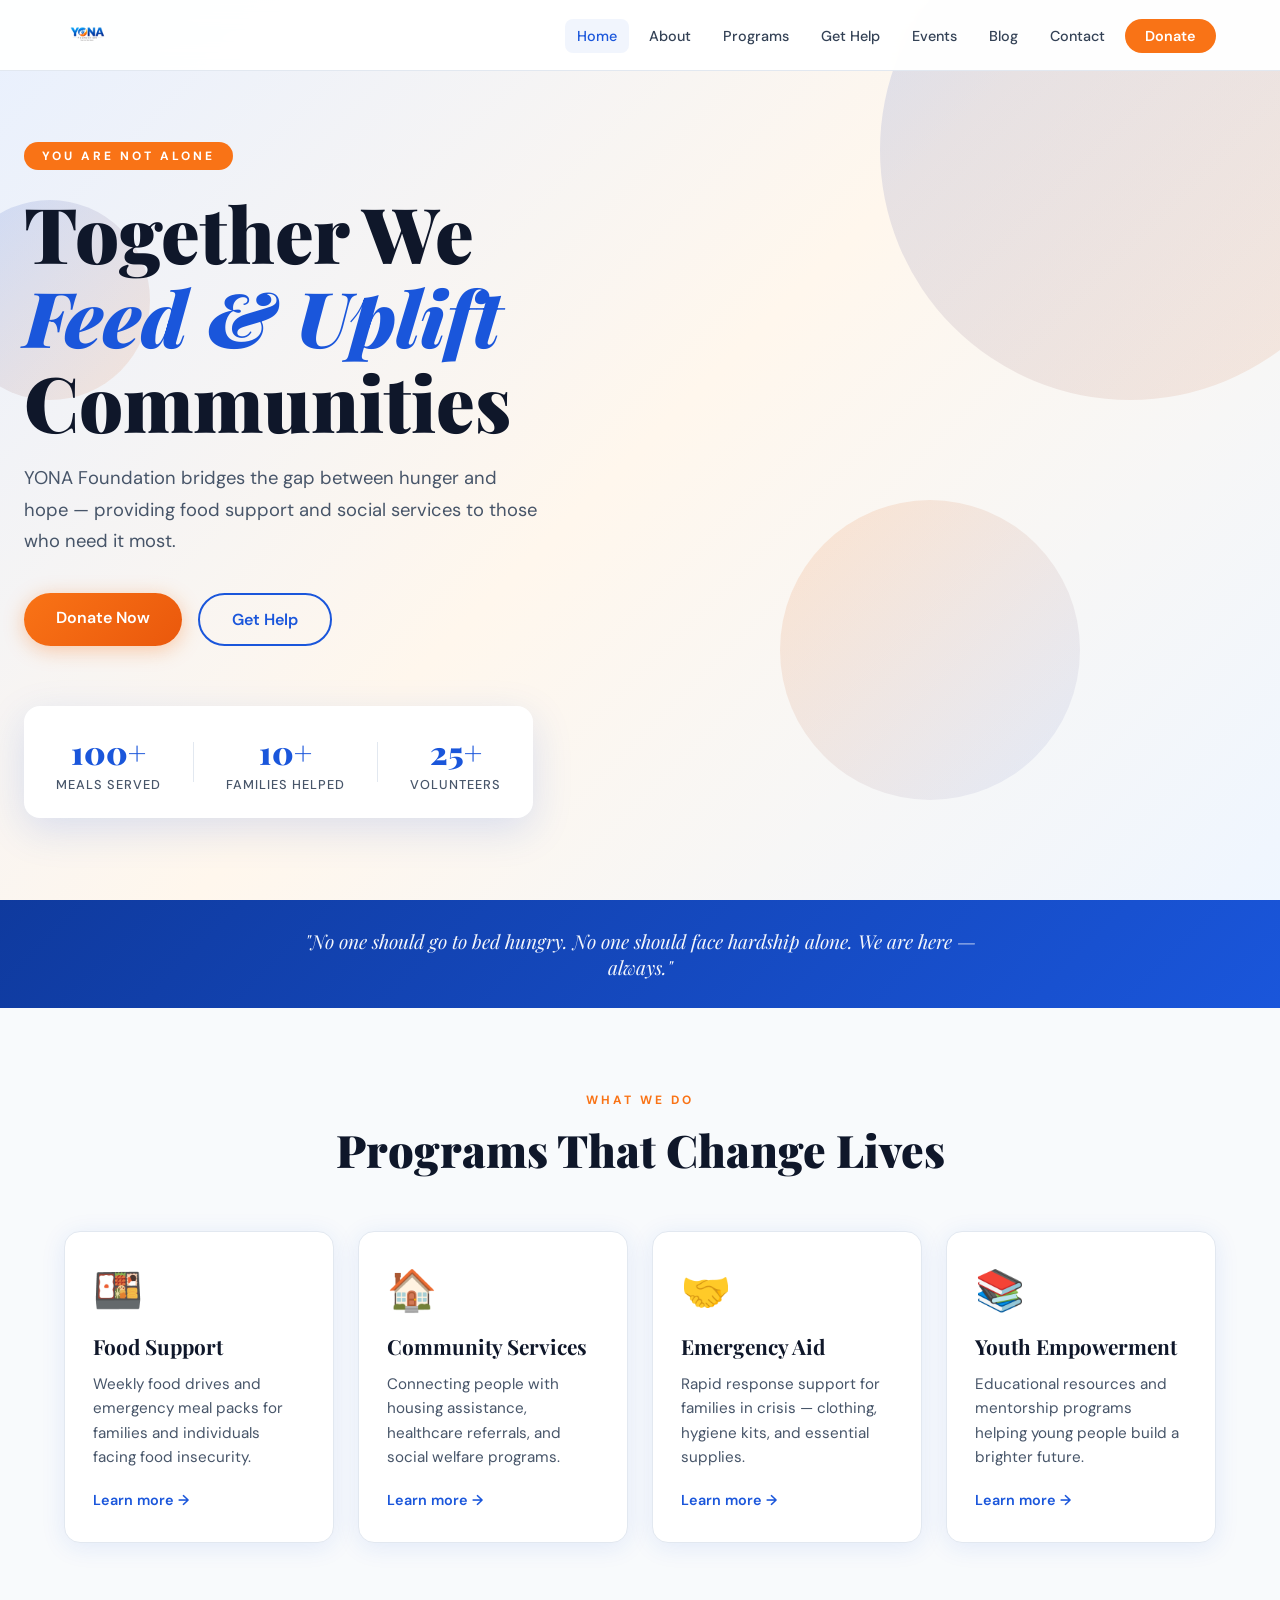
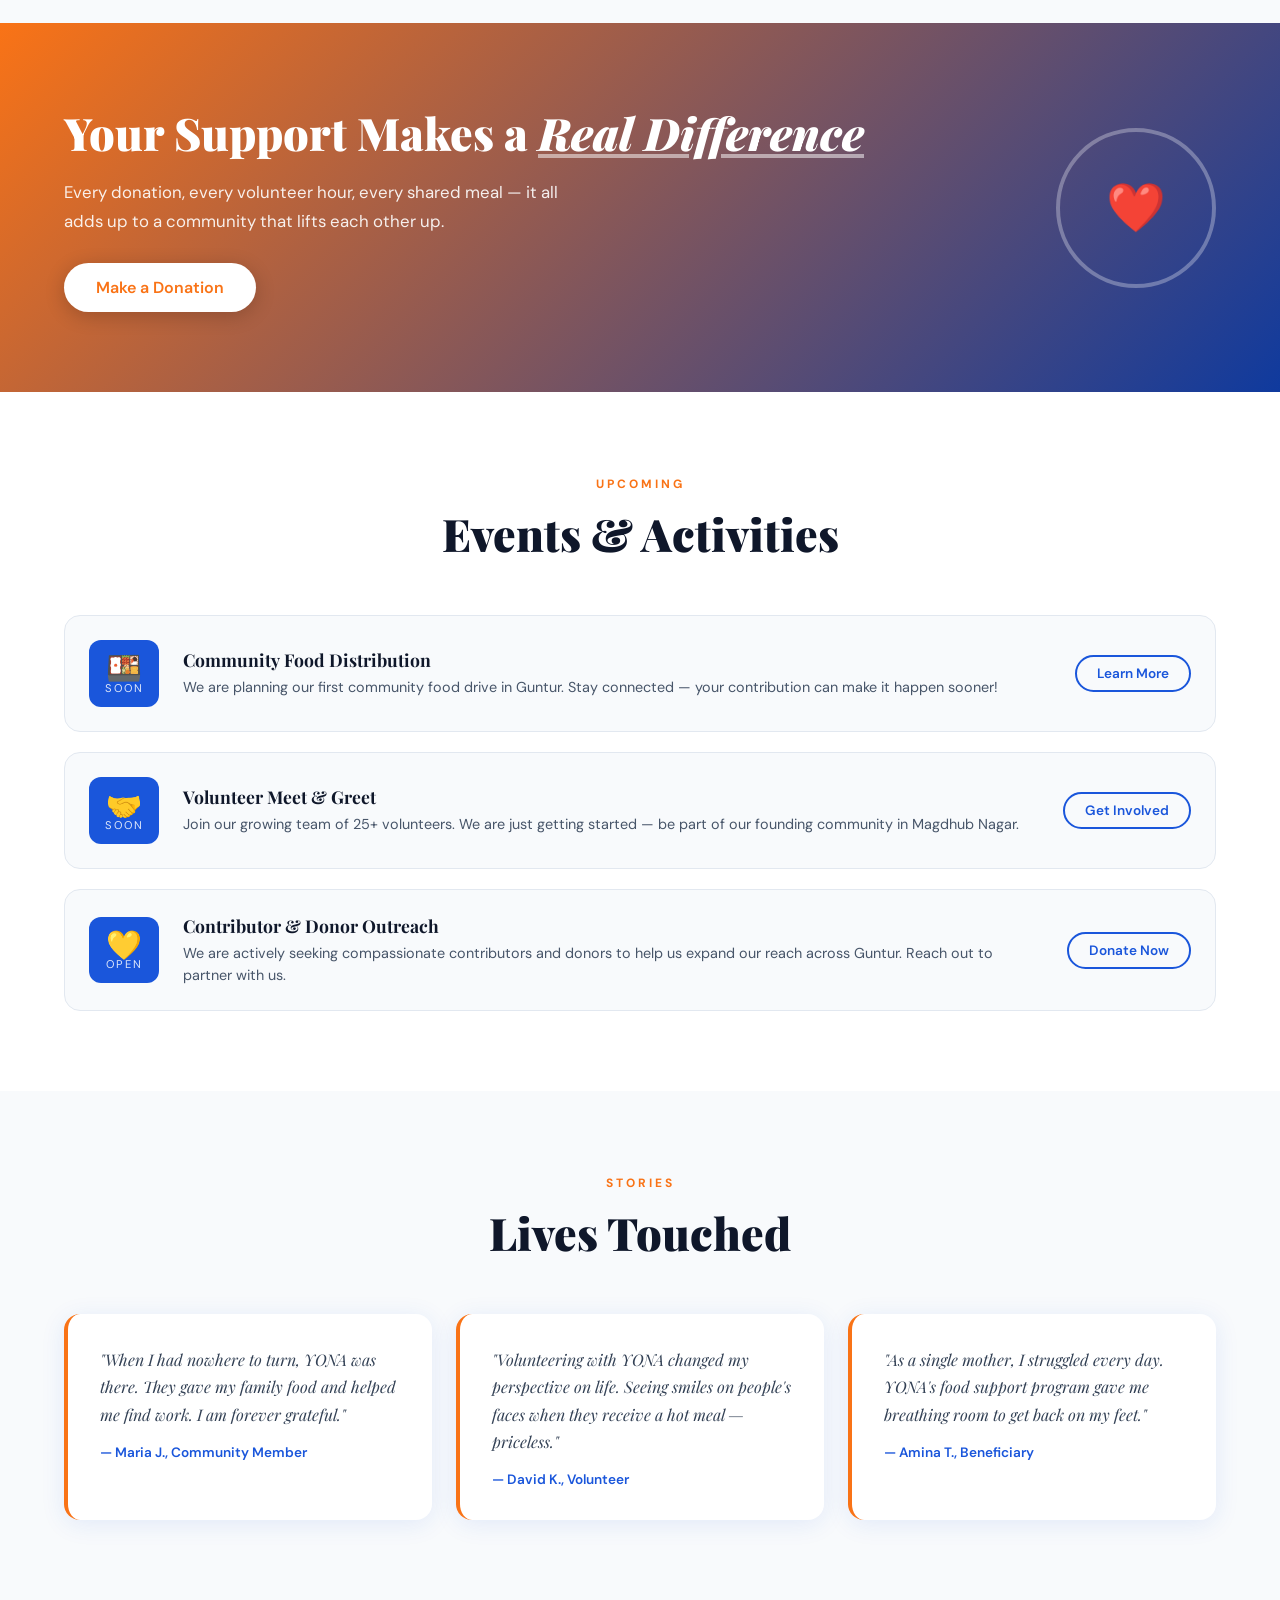
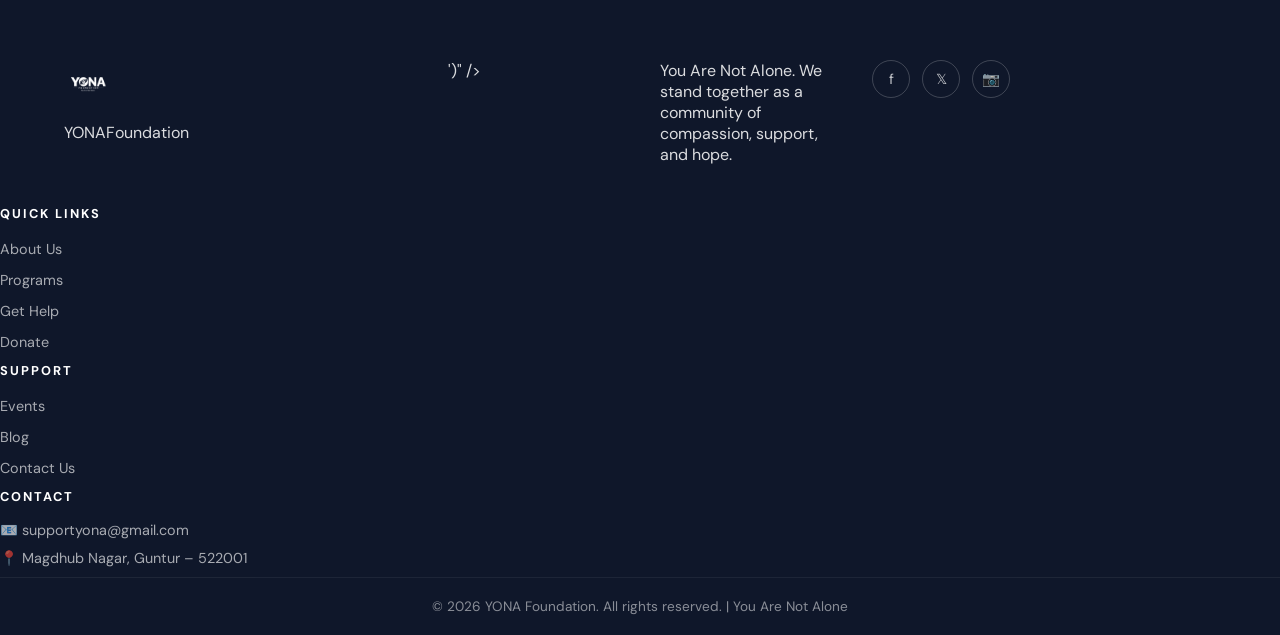
==== commit a954fb5d: "Add files via upload" ====
--- a/index.html
+++ b/index.html
@@ -214,6 +214,61 @@
   </div>
 </footer>
 
+<script src="drive.js"></script>
 <script src="main.js"></script>
+<script>
+(async () => {
+  const content = await YONA_DRIVE.loadContent();
+
+  // Hero
+  const h = content.hero || {};
+  const eyebrow = document.querySelector('.hero-eyebrow');
+  if (eyebrow && h.eyebrow) eyebrow.textContent = h.eyebrow;
+  const titleEl = document.querySelector('.hero-title');
+  if (titleEl && h.title && h.titleEm) {
+    titleEl.innerHTML = h.title.replace(h.titleEm, `<em>${h.titleEm}</em>`).replace(' ', '<br>');
+  }
+  const descEl = document.querySelector('.hero-desc');
+  if (descEl && h.description) descEl.textContent = h.description;
+
+  // Stats
+  const stats = content.stats || [];
+  const statEls = document.querySelectorAll('.stat');
+  stats.forEach((s, i) => {
+    if (statEls[i]) {
+      statEls[i].querySelector('.stat-num').textContent = s.num;
+      statEls[i].querySelector('.stat-label').textContent = s.label;
+    }
+  });
+
+  // Mission quote
+  const mq = document.querySelector('.mission-strip p');
+  if (mq && content.mission_quote) mq.textContent = content.mission_quote;
+
+  // Testimonials
+  const tGrid = document.querySelector('.testimonials-grid');
+  const visibleQ = (content.quotes||[]).filter(q=>q.visible).slice(0,3);
+  if (tGrid && visibleQ.length) {
+    tGrid.innerHTML = visibleQ.map(q=>`
+      <div class="testimonial-card">
+        <p>"${q.text}"</p>
+        <div class="testi-author">— ${q.author}</div>
+      </div>`).join('');
+  }
+
+  // Events teaser
+  const evList = document.querySelector('.events-list');
+  const visEv = (content.events||[]).filter(e=>e.visible).slice(0,3);
+  const icons = {'Planning Phase':'🍱','Open Invitation':'🤝','Coming Soon':'💛','Ongoing':'🌿','Networking':'🤝','Festival Season':'🎉'};
+  if (evList && visEv.length) {
+    evList.innerHTML = visEv.map(e=>`
+      <div class="event-item">
+        <div class="event-date"><span class="eday">${icons[e.badge]||'📅'}</span><span class="emon">${e.badge.split(' ')[0]}</span></div>
+        <div class="event-info"><h4>${e.title}</h4><p>${e.description||''}</p></div>
+        <a href="${e.link||'events.html'}" class="btn-ghost-sm">Details</a>
+      </div>`).join('');
+  }
+})();
+</script>
 </body>
 </html>
